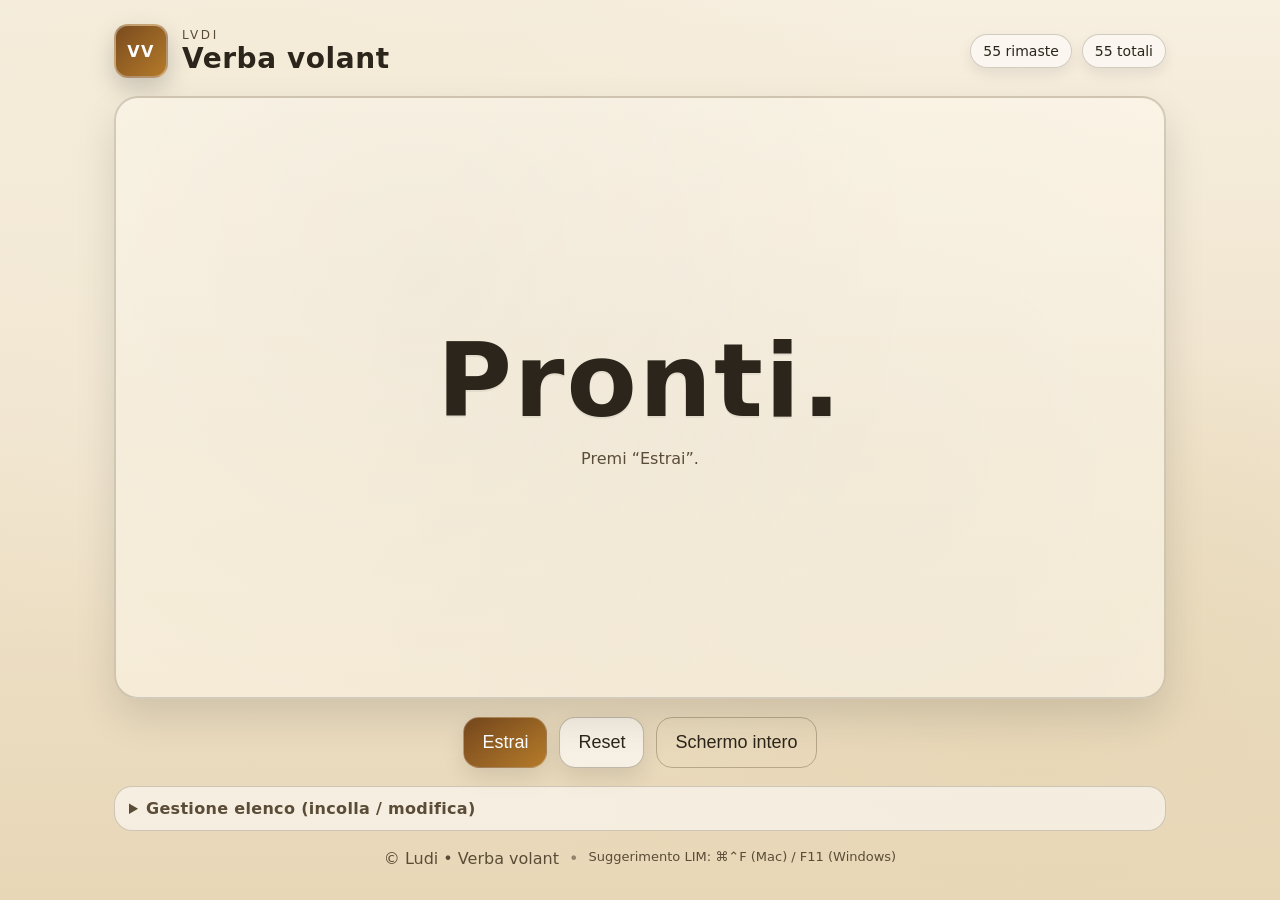
==== verbavolant/index.html @ 80a1ea7d "versione iniziale" ====
<!doctype html>
<html lang="it">
<head>
  <meta charset="utf-8" />
  <meta name="viewport" content="width=device-width, initial-scale=1" />
  <title>Verba volant</title>
  <link rel="stylesheet" href="style.css" />
</head>

<body>
  <main class="stage" aria-label="Verba volant">
    <header class="topbar">
      <div class="brand">
        <div class="seal" aria-hidden="true">VV</div>
        <div class="titles">
          <div class="kicker">LVDI</div>
          <h1>Verba volant</h1>
        </div>
      </div>

      <div class="stats" aria-label="Statistiche">
        <div class="pill"><span id="remaining">—</span> rimaste</div>
        <div class="pill"><span id="total">—</span> totali</div>
      </div>
    </header>

    <section class="card" aria-label="Parola estratta">
      <div id="word" class="word">Premi “Estrai”</div>
      <div id="sub" class="sub">Senza ripetizioni • Adatto a LIM</div>
    </section>

    <section class="controls" aria-label="Controlli">
      <button class="btn primary" id="btnExtract">Estrai</button>
      <button class="btn" id="btnReset">Reset</button>
      <button class="btn ghost" id="btnFullscreen">Schermo intero</button>
    </section>

    <section class="panel" aria-label="Lista parole">
      <details>
        <summary>Gestione elenco (incolla / modifica)</summary>
        <div class="panel-inner">
          <p class="hint">
            Una parola per riga. Premi <strong>Applica</strong> per aggiornare l’elenco.
          </p>

          <textarea id="wordsInput" spellcheck="false"></textarea>

          <div class="panel-actions">
            <button class="btn" id="btnApply">Applica elenco</button>
            <button class="btn ghost" id="btnLoadDemo">Carica demo latina</button>
            <span class="tiny" id="msg"></span>
          </div>
        </div>
      </details>
    </section>

    <footer class="footer">
      <span>© Ludi • Verba volant</span>
      <span class="dot">•</span>
      <span class="tiny">Suggerimento LIM: ⌘⌃F (Mac) / F11 (Windows)</span>
    </footer>
  </main>

  <script src="app.js"></script>
</body>
</html>
---- verbavolant/style.css ----
:root{
  --bg1:#f3ead7;
  --bg2:#e7d7b7;
  --ink:#2b251b;
  --ink2:#5a4c36;
  --accent:#7a4b1e;   /* bronzo */
  --accent2:#b47a2a;  /* oro caldo */
  --paper:#fbf4e6;
  --shadow: rgba(0,0,0,.18);
}

*{ box-sizing:border-box; }
html,body{ height:100%; }
body{
  margin:0;
  color:var(--ink);
  background:
    radial-gradient(1200px 800px at 20% 20%, var(--bg1), transparent 60%),
    radial-gradient(1000px 700px at 80% 80%, var(--bg2), transparent 55%),
    linear-gradient(180deg, #f7efe0, #e8d7b7);
  font-family: system-ui, -apple-system, "Georgia", "Times New Roman", serif;
}

.stage{
  min-height:100vh;
  display:flex;
  flex-direction:column;
  gap:18px;
  padding:24px;
  max-width:1100px;
  margin:0 auto;
}

.topbar{
  display:flex;
  justify-content:space-between;
  align-items:center;
  gap:16px;
}

.brand{
  display:flex;
  align-items:center;
  gap:14px;
}

.seal{
  width:54px; height:54px;
  border-radius:14px;
  display:grid;
  place-items:center;
  font-weight:800;
  letter-spacing:.08em;
  color:#fff;
  background: linear-gradient(135deg, var(--accent), var(--accent2));
  box-shadow: 0 10px 24px var(--shadow);
  border: 2px solid rgba(255,255,255,.35);
}

.titles .kicker{
  font-size:12px;
  letter-spacing:.22em;
  color:var(--ink2);
}
.titles h1{
  margin:0;
  font-size:28px;
  letter-spacing:.02em;
}

.stats{ display:flex; gap:10px; flex-wrap:wrap; }
.pill{
  background: rgba(255,255,255,.55);
  border: 1px solid rgba(90,76,54,.25);
  padding:8px 12px;
  border-radius:999px;
  box-shadow: 0 6px 14px rgba(0,0,0,.08);
  font-size:14px;
}

.card{
  flex:1;
  display:flex;
  flex-direction:column;
  justify-content:center;
  align-items:center;
  text-align:center;

  background: linear-gradient(180deg, var(--paper), #f6ecd8);
  border-radius:24px;
  border: 2px solid rgba(90,76,54,.25);
  box-shadow: 0 18px 40px rgba(0,0,0,.12);
  padding:40px 24px;

  position:relative;
  overflow:hidden;
}

/* lieve texture “pergamena” */
.card::before{
  content:"";
  position:absolute; inset:-40px;
  background:
    radial-gradient(circle at 30% 30%, rgba(0,0,0,.05), transparent 55%),
    radial-gradient(circle at 70% 60%, rgba(0,0,0,.04), transparent 60%);
  opacity:.55;
  pointer-events:none;
}

.word{
  position:relative;
  font-size: clamp(54px, 8vw, 110px);
  font-weight: 800;
  letter-spacing: .02em;
  line-height: 1.05;
  padding: 0 10px;
  text-shadow: 0 2px 0 rgba(0,0,0,.06);
}

.sub{
  position:relative;
  margin-top:14px;
  color:var(--ink2);
  font-size: 16px;
}

.controls{
  display:flex;
  justify-content:center;
  gap:12px;
  flex-wrap:wrap;
}

.btn{
  border: 1px solid rgba(90,76,54,.35);
  background: rgba(255,255,255,.6);
  color: var(--ink);
  padding: 14px 18px;
  font-size: 18px;
  border-radius: 16px;
  cursor:pointer;
  box-shadow: 0 10px 22px rgba(0,0,0,.10);
  transition: transform .06s ease, box-shadow .18s ease;
}

.btn:hover{ box-shadow: 0 14px 28px rgba(0,0,0,.14); }
.btn:active{ transform: translateY(1px) scale(.99); }

.btn.primary{
  background: linear-gradient(135deg, var(--accent), var(--accent2));
  color:#fff;
  border-color: rgba(255,255,255,.25);
}

.btn.ghost{
  background: transparent;
  box-shadow:none;
}

.panel details{
  background: rgba(255,255,255,.55);
  border: 1px solid rgba(90,76,54,.25);
  border-radius: 18px;
  padding: 12px 14px;
}

.panel summary{
  cursor:pointer;
  font-weight:700;
  color: var(--ink2);
  letter-spacing: .02em;
}

.panel-inner{
  margin-top:12px;
  display:flex;
  flex-direction:column;
  gap:10px;
}

.hint{ margin:0; color:var(--ink2); }

textarea{
  width:100%;
  min-height:160px;
  resize:vertical;
  padding:12px;
  border-radius:14px;
  border: 1px solid rgba(90,76,54,.28);
  background: rgba(255,255,255,.75);
  font-size:16px;
  font-family: ui-monospace, SFMono-Regular, Menlo, Monaco, Consolas, "Liberation Mono", monospace;
}

.panel-actions{
  display:flex;
  gap:10px;
  align-items:center;
  flex-wrap:wrap;
}

.tiny{ font-size: 13px; color: var(--ink2); }
.footer{
  display:flex;
  justify-content:center;
  gap:10px;
  color: var(--ink2);
  flex-wrap:wrap;
  padding-bottom:8px;
}
.dot{ opacity:.6; }

@media (prefers-reduced-motion: reduce){
  .btn{ transition:none; }
}
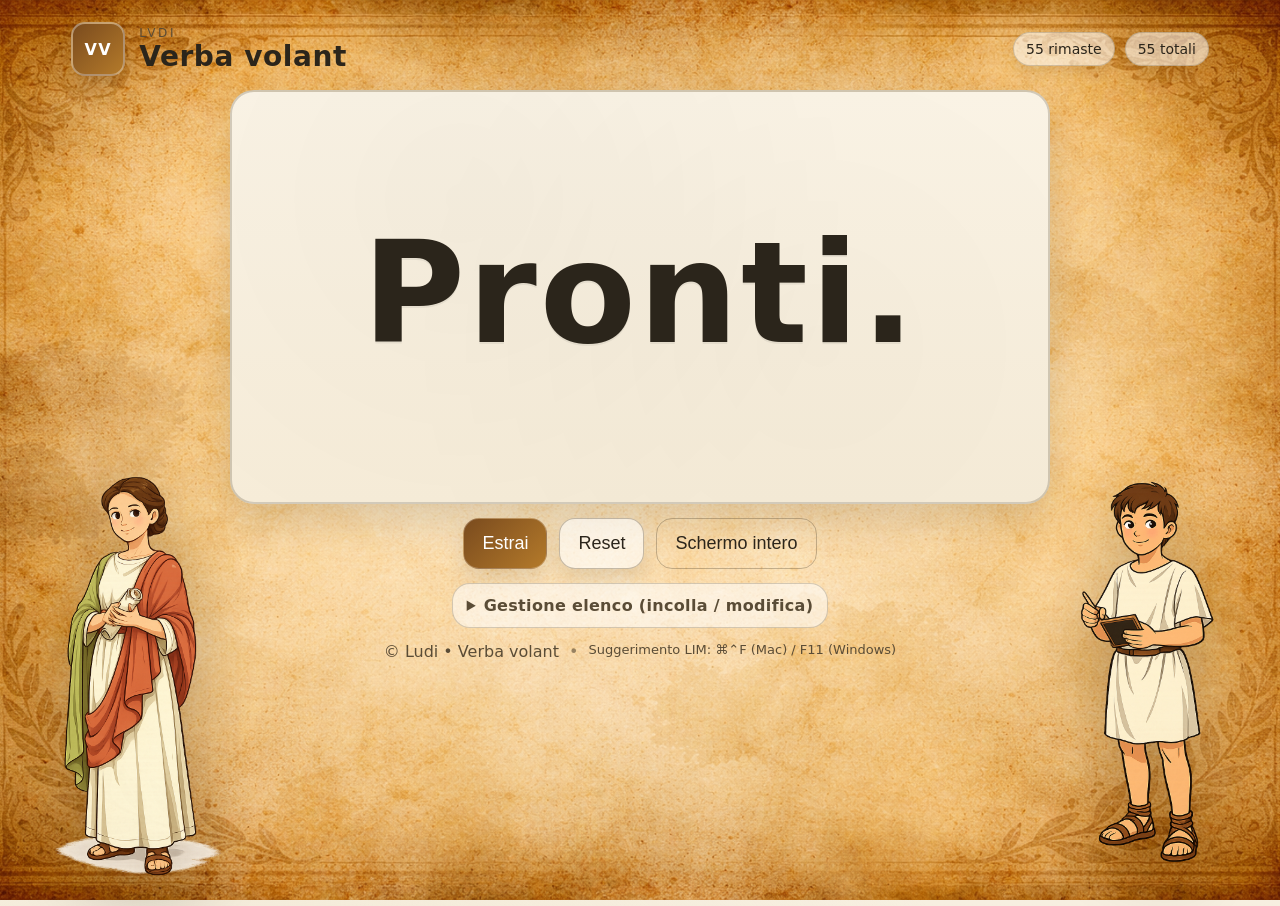
==== commit a8fa2f6b: "Verba volant: layout definitivo LIM-ready + auto-fit parole + fix discendenti + scena con personaggi" ====
--- a/verbavolant/index.html
+++ b/verbavolant/index.html
@@ -5,10 +5,18 @@
   <meta name="viewport" content="width=device-width, initial-scale=1" />
   <title>Verba volant</title>
   <link rel="stylesheet" href="style.css" />
+  <link rel="preload" as="image" href="../assets/img/bg-pergamena.jpg">
+  <link rel="preload" as="image" href="../assets/img/paphnutia.png">
+  <link rel="preload" as="image" href="../assets/img/paphnutius.png">
 </head>
 
 <body>
   <main class="stage" aria-label="Verba volant">
+    <div class="scene" aria-hidden="true">
+      <img class="character left" src="../assets/img/paphnutia.png" alt="" loading="eager" decoding="async" onerror="this.style.display='none'">
+      <img class="character right" src="../assets/img/paphnutius.png" alt="" loading="eager" decoding="async" onerror="this.style.display='none'">
+    </div>
+
     <header class="topbar">
       <div class="brand">
         <div class="seal" aria-hidden="true">VV</div>
@@ -25,8 +33,7 @@
     </header>
 
     <section class="card" aria-label="Parola estratta">
-      <div id="word" class="word">Premi “Estrai”</div>
-      <div id="sub" class="sub">Senza ripetizioni • Adatto a LIM</div>
+      <div id="word" class="word">Pronti.</div>
     </section>
 
     <section class="controls" aria-label="Controlli">
--- a/verbavolant/style.css
+++ b/verbavolant/style.css
@@ -15,6 +15,7 @@
   margin:0;
   color:var(--ink);
   background:
+    url("../assets/img/bg-pergamena.png") center/cover no-repeat fixed,
     radial-gradient(1200px 800px at 20% 20%, var(--bg1), transparent 60%),
     radial-gradient(1000px 700px at 80% 80%, var(--bg2), transparent 55%),
     linear-gradient(180deg, #f7efe0, #e8d7b7);
@@ -25,10 +26,43 @@
   min-height:100vh;
   display:flex;
   flex-direction:column;
-  gap:18px;
-  padding:24px;
-  max-width:1100px;
+  gap:14px;
+  padding: 22px clamp(18px, 4vw, 54px);
+  max-width: 1240px;
   margin:0 auto;
+  position: relative;
+  isolation: isolate;
+}
+
+.scene{
+  position:absolute;
+  inset:0;
+  pointer-events:none;
+  z-index:0;
+}
+
+.character{
+  position:absolute;
+  bottom:-6px;
+  width: min(24vw, 320px);
+  max-height: 62vh;
+  object-fit: contain;
+  filter: drop-shadow(0 18px 34px rgba(0,0,0,.24));
+  opacity: .95;
+}
+
+.character.left{ left: -42px; }
+.character.right{ right: -42px; }
+
+/* Porta contenuti sopra i personaggi */
+.topbar, .card, .controls, .panel, .footer{
+  position: relative;
+  z-index: 1;
+}
+
+/* Su schermi piccoli, nascondi i personaggi per non rubare spazio */
+@media (max-width: 820px){
+  .character{ display:none; }
 }
 
 .topbar{
@@ -79,7 +113,7 @@
 }
 
 .card{
-  flex:1;
+  flex: 0;
   display:flex;
   flex-direction:column;
   justify-content:center;
@@ -90,10 +124,14 @@
   border-radius:24px;
   border: 2px solid rgba(90,76,54,.25);
   box-shadow: 0 18px 40px rgba(0,0,0,.12);
-  padding:40px 24px;
+  padding: 26px 24px;
 
   position:relative;
   overflow:hidden;
+  min-height: 46vh;
+  max-width: 820px;
+  width: 100%;
+  margin: 0 auto;
 }
 
 /* lieve texture “pergamena” */
@@ -109,26 +147,29 @@
 
 .word{
   position:relative;
-  font-size: clamp(54px, 8vw, 110px);
+  font-size: clamp(72px, 8vw, 140px);
   font-weight: 800;
   letter-spacing: .02em;
-  line-height: 1.05;
-  padding: 0 10px;
+
+  line-height: 1.15;        /* spazio per discendenti (g, p, q, y) */
+  padding: 6px 10px 14px;   /* più fondo per evitare tagli */
+
   text-shadow: 0 2px 0 rgba(0,0,0,.06);
-}
-
-.sub{
-  position:relative;
-  margin-top:14px;
-  color:var(--ink2);
-  font-size: 16px;
-}
+
+  white-space: nowrap;
+  max-width: 100%;
+  overflow: visible;        /* non taglia le discendenti */
+  display: inline-block;    /* box più stabile */
+}
+
+.sub{ display:none; }
 
 .controls{
   display:flex;
   justify-content:center;
   gap:12px;
   flex-wrap:wrap;
+  margin-top: 0;
 }
 
 .btn{
@@ -157,11 +198,17 @@
   box-shadow:none;
 }
 
+.panel{
+  display:flex;
+  justify-content:center;
+}
+
 .panel details{
   background: rgba(255,255,255,.55);
   border: 1px solid rgba(90,76,54,.25);
   border-radius: 18px;
   padding: 12px 14px;
+  max-width: 980px;
 }
 
 .panel summary{
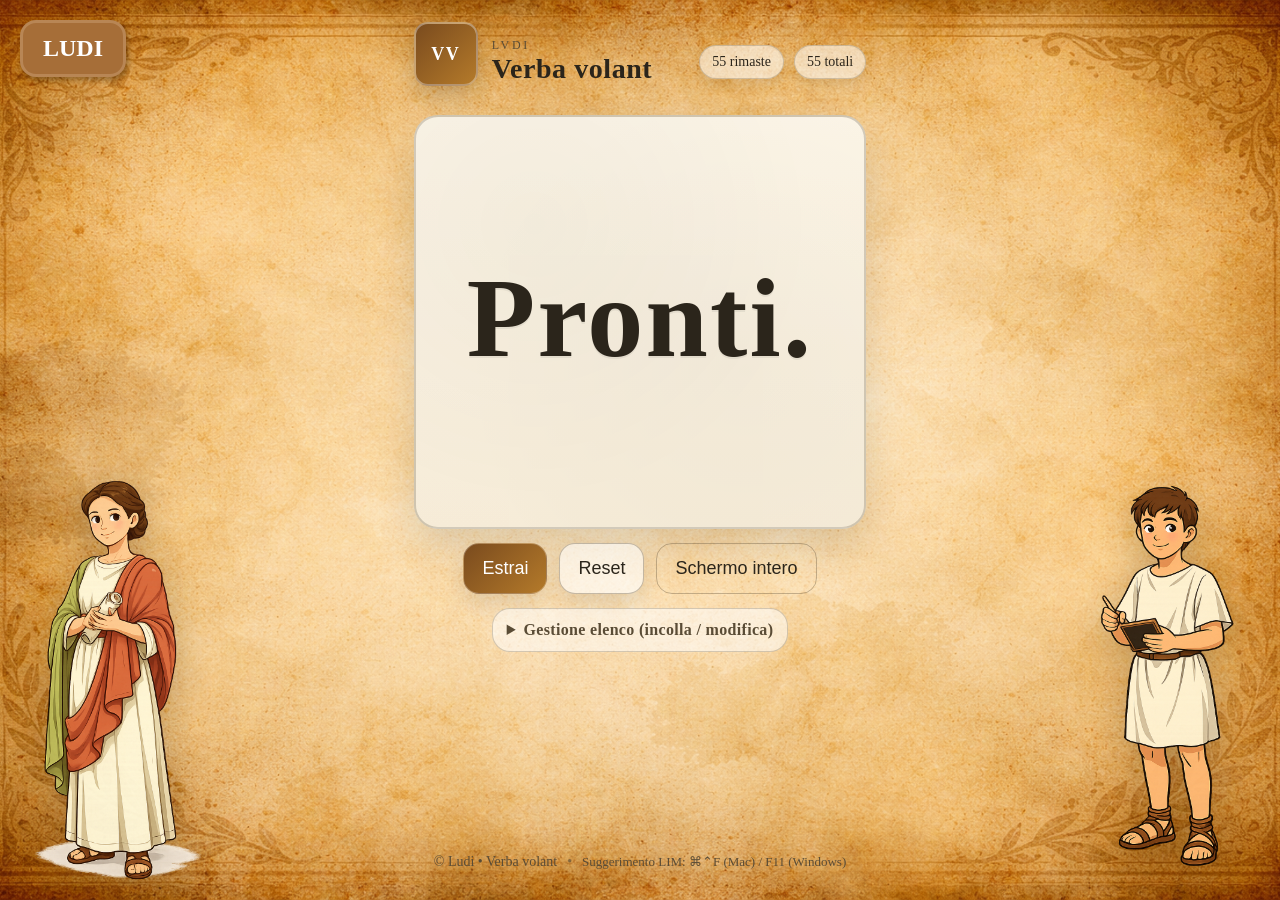
==== commit dd6aa72f: "go home added" ====
--- a/verbavolant/index.html
+++ b/verbavolant/index.html
@@ -5,12 +5,14 @@
   <meta name="viewport" content="width=device-width, initial-scale=1" />
   <title>Verba volant</title>
   <link rel="stylesheet" href="style.css" />
+  <link rel="stylesheet" href="../css/style.css" />
   <link rel="preload" as="image" href="../assets/img/bg-pergamena.jpg">
   <link rel="preload" as="image" href="../assets/img/paphnutia.png">
   <link rel="preload" as="image" href="../assets/img/paphnutius.png">
 </head>
 
 <body>
+  <a href="../index.html" class="tasto-ludi">LUDI</a>
   <main class="stage" aria-label="Verba volant">
     <div class="scene" aria-hidden="true">
       <img class="character left" src="../assets/img/paphnutia.png" alt="" loading="eager" decoding="async" onerror="this.style.display='none'">
--- a/css/style.css
+++ b/css/style.css
@@ -0,0 +1,196 @@
+:root {
+    --bg1: #f3ead7;
+    --bg2: #e7d7b7;
+    --ink: #2b251b;
+    --ink2: #5a4c36;
+    --accent: #7a4b1e;   /* bronzo */
+    --accent2: #b47a2a;  /* oro caldo */
+    --paper: #fbf4e6;
+    --shadow: rgba(0,0,0,.18);
+}
+
+body {
+    margin: 0;
+    min-height: 100vh;
+    font-family: "Georgia", serif;
+    color: var(--ink);
+    background-image: url("../assets/img/bg-pergamena.png");
+    background-size: cover;
+    background-position: center center;
+    background-repeat: no-repeat;
+    background-attachment: fixed;
+    display: flex;
+    flex-direction: column;
+    align-items: center;
+    overflow-x: hidden;
+}
+
+/* Personaggi Laterali */
+.character {
+    position: fixed;
+    bottom: -10px;
+    width: min(24vw, 320px);
+    max-height: 65vh;
+    object-fit: contain;
+    z-index: 0;
+    opacity: 0.95;
+    pointer-events: none;
+    filter: drop-shadow(0 10px 20px rgba(0,0,0,0.2));
+}
+
+.left { left: 10px; }
+.right { right: 10px; }
+
+@media (max-width: 900px) {
+    .character { display: none; }
+}
+
+/* Intestazione */
+.hero {
+    text-align: center;
+    margin-top: 60px;
+    margin-bottom: 40px;
+    z-index: 1;
+}
+
+.seal {
+    width: 64px;
+    height: 64px;
+    margin: 0 auto 15px auto;
+    border-radius: 14px;
+    display: grid;
+    place-items: center;
+    font-weight: 800;
+    font-size: 18px;
+    letter-spacing: .08em;
+    color: #fff;
+    background: linear-gradient(135deg, var(--accent), var(--accent2));
+    box-shadow: 0 10px 24px var(--shadow);
+    border: 2px solid rgba(255,255,255,.35);
+}
+
+.hero h1 {
+    font-size: 56px;
+    color: #5a3418;
+    margin: 0 0 10px 0;
+    text-shadow: 2px 2px 0 rgba(255, 248, 220, 0.85), 0 0 12px rgba(139, 90, 43, 0.25);
+}
+
+.hero p {
+    font-size: 22px;
+    color: var(--ink2);
+    margin: 0;
+    font-style: italic;
+}
+
+/* Griglia dei Giochi */
+.games-grid {
+    display: grid;
+    grid-template-columns: repeat(2, 1fr);
+    gap: 30px;
+    max-width: 900px;
+    width: 90%;
+    z-index: 1;
+    margin-bottom: 60px;
+}
+
+@media (max-width: 768px) {
+    .games-grid { grid-template-columns: 1fr; }
+}
+
+/* Schede dei Giochi */
+.game-card {
+    background: rgba(255, 255, 255, 0.88);
+    border-radius: 16px;
+    padding: 30px;
+    text-decoration: none;
+    color: var(--ink);
+    box-shadow: 0 8px 25px rgba(0,0,0,0.15);
+    border: 2px solid rgba(90,76,54,.15);
+    transition: transform 0.2s ease, box-shadow 0.2s ease, border-color 0.2s ease;
+    display: flex;
+    flex-direction: column;
+    justify-content: space-between;
+}
+
+.game-card:hover {
+    transform: translateY(-5px);
+    box-shadow: 0 15px 35px rgba(0,0,0,0.25);
+    border-color: var(--accent2);
+}
+
+.game-card h2 {
+    font-size: 28px;
+    margin: 0 0 15px 0;
+    color: #3a2a1a;
+}
+
+.game-card p {
+    font-size: 18px;
+    line-height: 1.5;
+    margin: 0 0 25px 0;
+    color: #4a3118;
+}
+
+/* Pulsante Finto per design */
+.btn-fake {
+    display: inline-block;
+    align-self: flex-start;
+    padding: 10px 20px;
+    font-size: 16px;
+    font-weight: bold;
+    border-radius: 8px;
+    background-color: var(--accent);
+    color: white;
+    transition: background-color 0.2s ease;
+}
+
+.game-card:hover .btn-fake {
+    background-color: var(--accent2);
+}
+
+/* Scheda Speciale per lo Strumento LIM */
+.game-card.special {
+    background: linear-gradient(135deg, rgba(255,255,255,0.95), rgba(246, 236, 216, 0.95));
+    border: 2px solid var(--accent2);
+}
+
+footer {
+    margin-top: auto;
+    padding: 20px;
+    color: var(--ink2);
+    font-size: 14px;
+    z-index: 1;
+}
+
+.tasto-ludi {
+    /* Posizionamento in alto a sinistra */
+    position: absolute; 
+    top: 20px;
+    left: 20px;
+    z-index: 1000; /* Assicura che stia sopra gli altri elementi */
+
+    /* Stile del pulsante */
+    background-color: #A66E38; /* Marrone simile all'icona */
+    color: white;
+    font-family: "Georgia", "Times New Roman", serif; /* Font con grazie simile all'immagine */
+    font-size: 24px;
+    font-weight: bold;
+    text-decoration: none;
+    padding: 12px 20px;
+    border-radius: 16px;
+    
+    /* Effetto tridimensionale e ombra */
+    border: 3px solid #b88655; /* Bordo leggermente più chiaro per il rilievo */
+    box-shadow: 2px 3px 6px rgba(0, 0, 0, 0.3);
+    
+    /* Animazione per l'interazione */
+    transition: all 0.2s ease-in-out;
+}
+
+/* Effetto al passaggio del mouse */
+.tasto-ludi:hover {
+    background-color: #8C5B2D;
+    transform: scale(1.05);
+    box-shadow: 3px 4px 8px rgba(0, 0, 0, 0.4);
+}
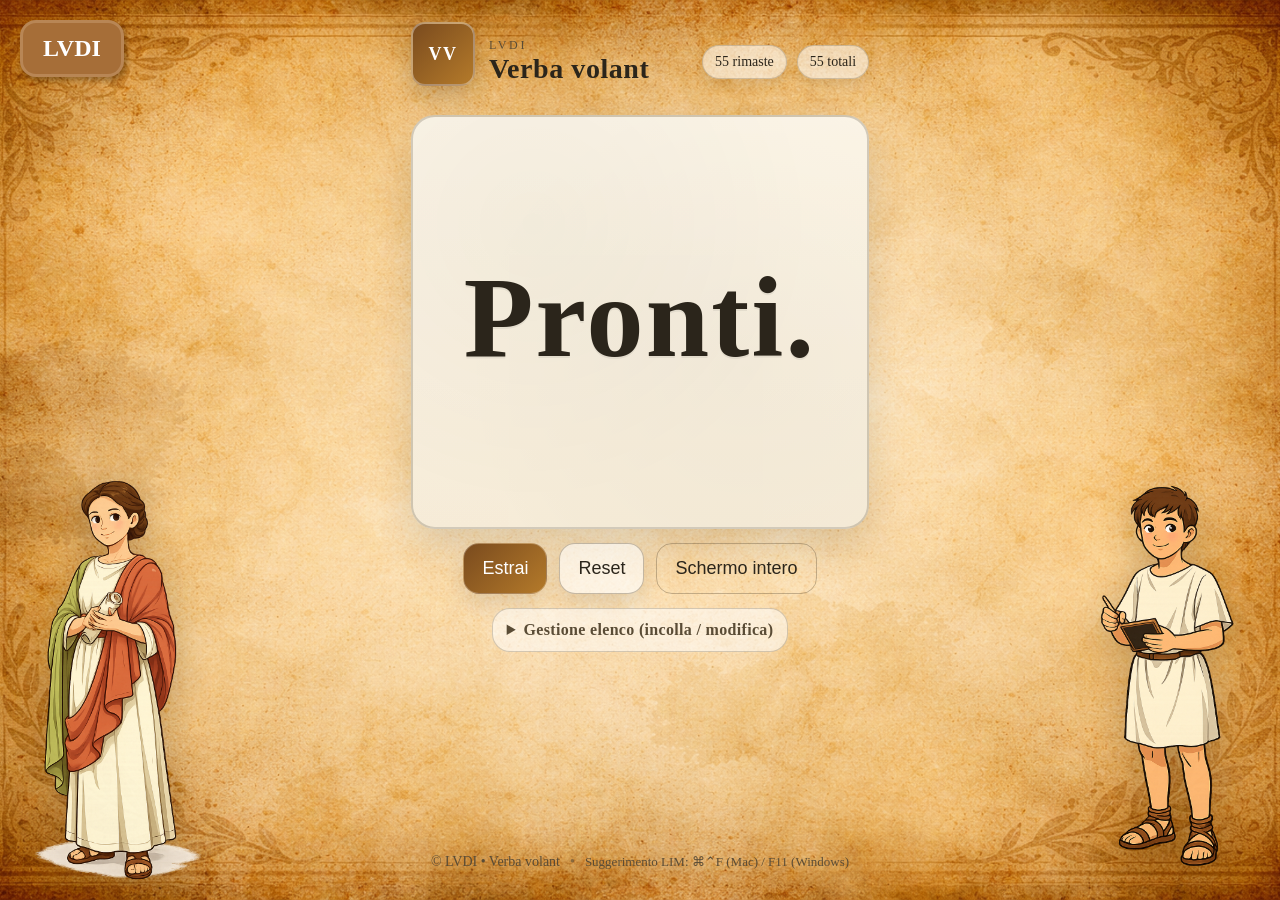
==== commit fc82f6e6: "LVDI" ====
--- a/verbavolant/index.html
+++ b/verbavolant/index.html
@@ -12,7 +12,7 @@
 </head>
 
 <body>
-  <a href="../index.html" class="tasto-ludi">LUDI</a>
+  <a href="../index.html" class="tasto-ludi">LVDI</a>
   <main class="stage" aria-label="Verba volant">
     <div class="scene" aria-hidden="true">
       <img class="character left" src="../assets/img/paphnutia.png" alt="" loading="eager" decoding="async" onerror="this.style.display='none'">
@@ -64,7 +64,7 @@
     </section>
 
     <footer class="footer">
-      <span>© Ludi • Verba volant</span>
+      <span>© LVDI • Verba volant</span>
       <span class="dot">•</span>
       <span class="tiny">Suggerimento LIM: ⌘⌃F (Mac) / F11 (Windows)</span>
     </footer>
